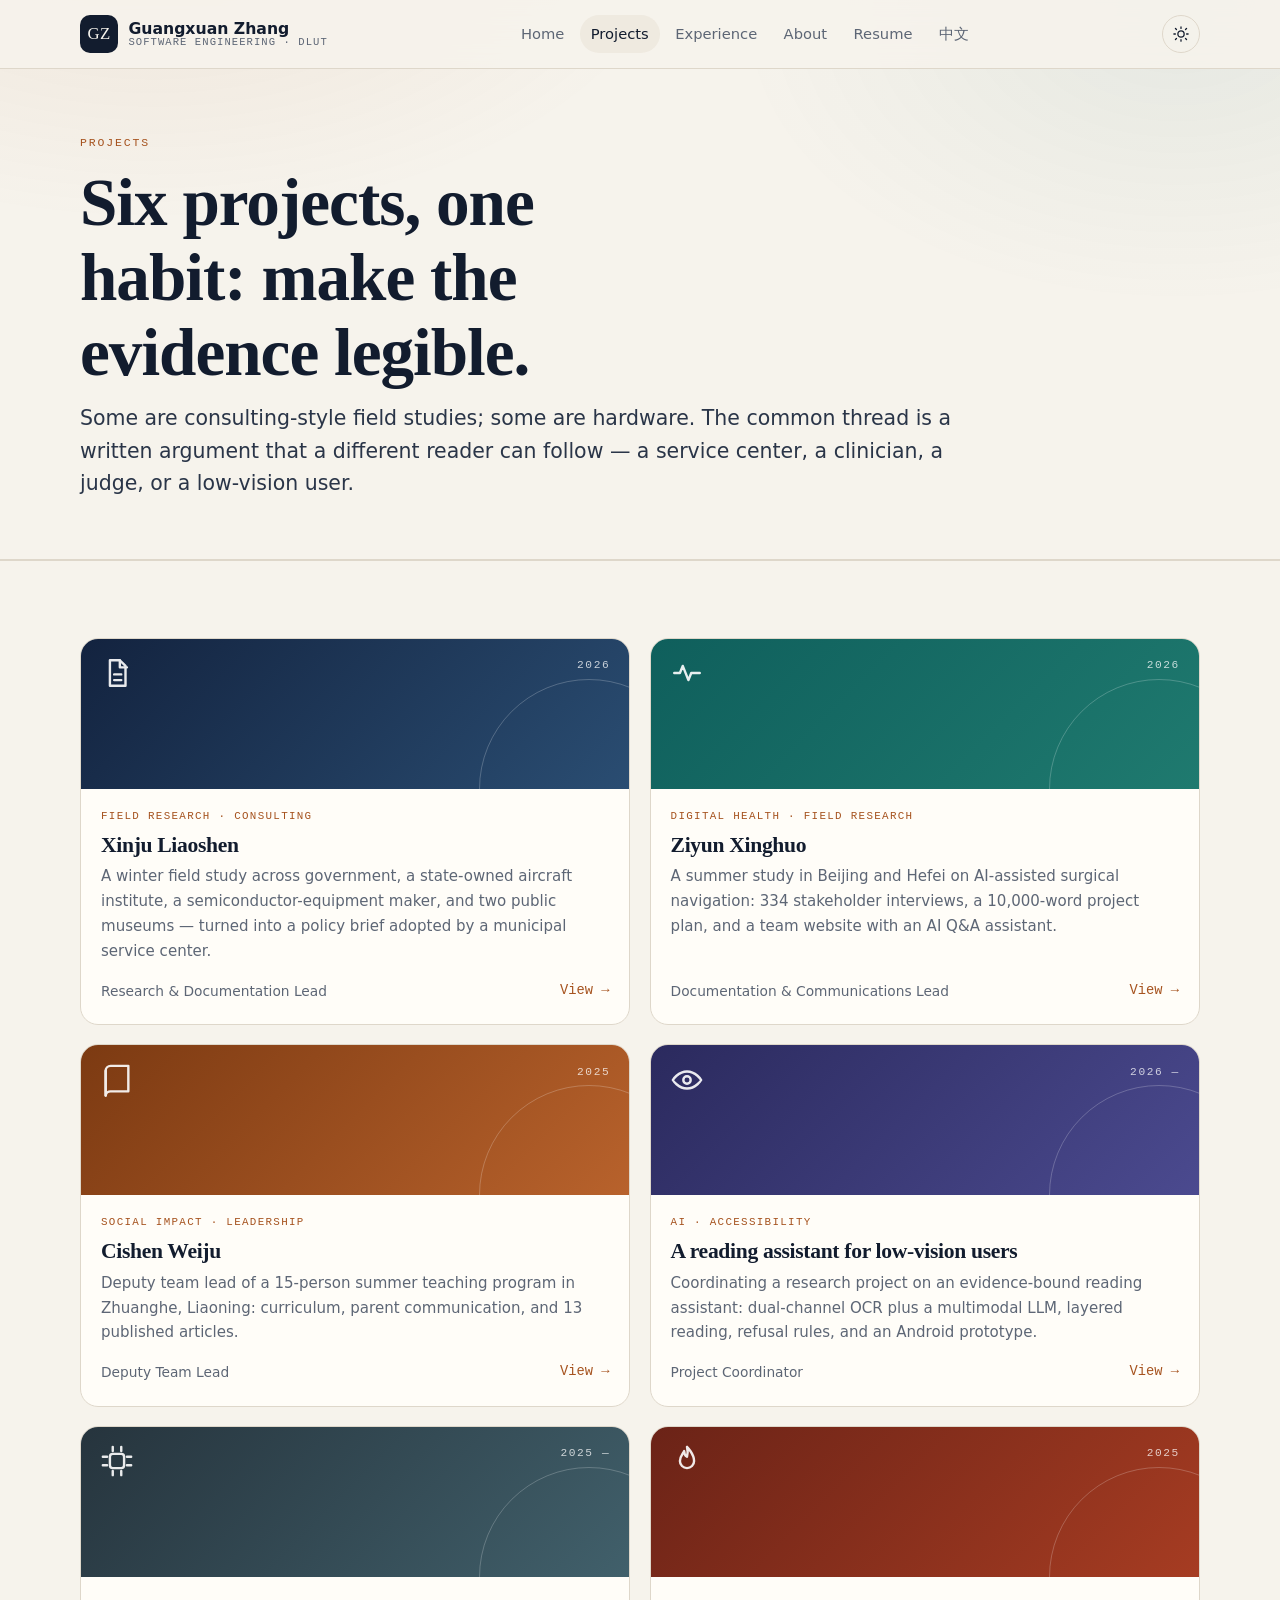
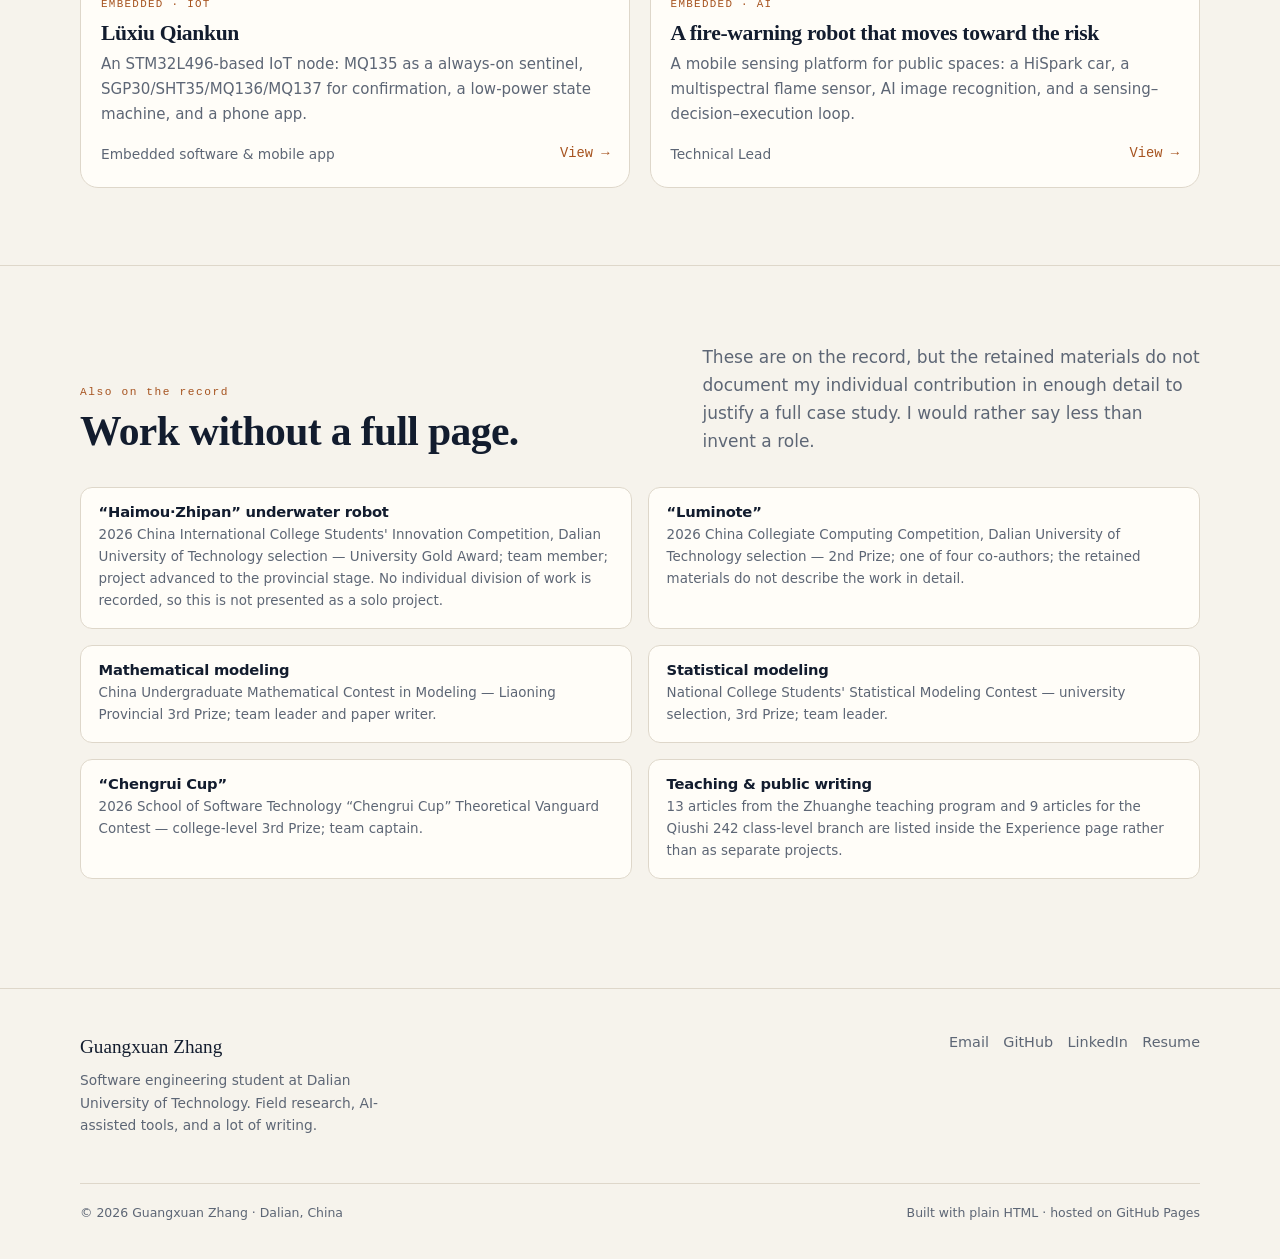
==== projects/index.html @ bcd8b83b "Initial personal site" ====
<!doctype html>
<html lang="en" data-theme="light">
<head>
<meta charset="utf-8">
<meta name="viewport" content="width=device-width, initial-scale=1">
<title>Projects — Guangxuan Zhang</title>
<meta name="description" content="Six projects: field research, digital health, rural teaching, AI accessibility, IoT gas detection, and a fire-warning robot.">
<meta name="author" content="Guangxuan Zhang">
<meta name="theme-color" content="#13233f">
<meta property="og:type" content="website">
<meta property="og:site_name" content="Guangxuan Zhang">
<meta property="og:title" content="Projects — Guangxuan Zhang">
<meta property="og:description" content="Six projects: field research, digital health, rural teaching, AI accessibility, IoT gas detection, and a fire-warning robot.">
<meta name="twitter:card" content="summary_large_image">
<meta name="twitter:title" content="Projects — Guangxuan Zhang">
<meta name="twitter:description" content="Six projects: field research, digital health, rural teaching, AI accessibility, IoT gas detection, and a fire-warning robot.">
<link rel="icon" href="../assets/img/favicon.svg" type="image/svg+xml">
<link rel="stylesheet" href="../assets/css/style.css">
</head>
<body class="">


<a class="skip-link" href="#main">Skip to content</a>
<header class="site-header">
  <div class="wrap header-inner">
    <a class="brand" href="../index.html" aria-label="Guangxuan Zhang — home">
      <span class="brand-mark" aria-hidden="true">GZ</span>
      <span class="brand-text">
        <span class="brand-name">Guangxuan Zhang</span>
        <span class="brand-sub">Software Engineering · DLUT</span>
      </span>
    </a>
    <nav class="site-nav" id="site-nav" data-nav aria-label="Primary"><a class="nav-link" href="../index.html">Home</a><a class="nav-link" href="../projects/index.html" aria-current="page">Projects</a><a class="nav-link" href="../experience.html">Experience</a><a class="nav-link" href="../about.html">About</a><a class="nav-link" href="../resume.html">Resume</a><a class="nav-link" href="../zh.html" hreflang="zh-CN">中文</a></nav>
    <button class="icon-btn theme-toggle" type="button" data-theme-toggle aria-label="Switch theme">
      <svg viewBox="0 0 24 24" fill="none" stroke="currentColor" stroke-width="1.7" stroke-linecap="round" aria-hidden="true"><circle cx="12" cy="12" r="4.2"/><path d="M12 2.5v2M12 19.5v2M4.6 4.6l1.4 1.4M18 18l1.4 1.4M2.5 12h2M19.5 12h2M4.6 19.4L6 18M18 6l1.4-1.4"/></svg>
    </button>
    <button class="icon-btn menu-toggle" type="button" data-menu-toggle aria-label="Open menu" aria-expanded="false" aria-controls="site-nav">
      <svg viewBox="0 0 24 24" fill="none" stroke="currentColor" stroke-width="1.8" stroke-linecap="round" aria-hidden="true"><path d="M4 7h16M4 12h16M4 17h16"/></svg>
    </button>
  </div>
</header>
<main id="main">
  <section class="project-hero">
    <div class="wrap">
      <p class="eyebrow">Projects</p>
      <h1>Six projects, one habit: make the evidence legible.</h1>
      <p class="lede">Some are consulting-style field studies; some are hardware. The common thread is a written argument that a different reader can follow — a service center, a clinician, a judge, or a low-vision user.</p>
    </div>
  </section>
  <section class="section">
    <div class="wrap"><div class="project-grid">
<a class="project-card reveal" href="../projects/xinju-liaoshen.html">
  <div class="card-cover card-cover--xinju">
    <span class="cover-icon" aria-hidden="true"><svg viewBox="0 0 24 24" fill="none" stroke="currentColor" stroke-width="1.7" stroke-linecap="round" stroke-linejoin="round" aria-hidden="true"><path d="M7 3h7l4 4v14H7z"/><path d="M14 3v5h5"/><path d="M10 13h5M10 17h5"/></svg></span>
    <span class="cover-num">2026</span>
  </div>
  <div class="card-body">
    <div class="card-cat">Field research · Consulting</div>
    <h3>Xinju Liaoshen</h3>
    <p>A winter field study across government, a state-owned aircraft institute, a semiconductor-equipment maker, and two public museums — turned into a policy brief adopted by a municipal service center.</p>
    <div class="card-foot"><span>Research & Documentation Lead</span><span class="card-arrow">View →</span></div>
  </div>
</a>
<a class="project-card reveal" href="../projects/ziyun-xinghuo.html">
  <div class="card-cover card-cover--ziyun">
    <span class="cover-icon" aria-hidden="true"><svg viewBox="0 0 24 24" fill="none" stroke="currentColor" stroke-width="1.7" stroke-linecap="round" stroke-linejoin="round" aria-hidden="true"><path d="M3 12h4l2-5 4 10 2-5h6"/></svg></span>
    <span class="cover-num">2026</span>
  </div>
  <div class="card-body">
    <div class="card-cat">Digital health · Field research</div>
    <h3>Ziyun Xinghuo</h3>
    <p>A summer study in Beijing and Hefei on AI-assisted surgical navigation: 334 stakeholder interviews, a 10,000-word project plan, and a team website with an AI Q&A assistant.</p>
    <div class="card-foot"><span>Documentation & Communications Lead</span><span class="card-arrow">View →</span></div>
  </div>
</a>
<a class="project-card reveal" href="../projects/cishen-weiju.html">
  <div class="card-cover card-cover--cishen">
    <span class="cover-icon" aria-hidden="true"><svg viewBox="0 0 24 24" fill="none" stroke="currentColor" stroke-width="1.7" stroke-linecap="round" stroke-linejoin="round" aria-hidden="true"><path d="M4 5.5A3.5 3.5 0 0 1 7.5 2H20v18H7.5A3.5 3.5 0 0 0 4 23z"/><path d="M4 5.5V23"/></svg></span>
    <span class="cover-num">2025</span>
  </div>
  <div class="card-body">
    <div class="card-cat">Social impact · Leadership</div>
    <h3>Cishen Weiju</h3>
    <p>Deputy team lead of a 15-person summer teaching program in Zhuanghe, Liaoning: curriculum, parent communication, and 13 published articles.</p>
    <div class="card-foot"><span>Deputy Team Lead</span><span class="card-arrow">View →</span></div>
  </div>
</a>
<a class="project-card reveal" href="../projects/low-vision-assistant.html">
  <div class="card-cover card-cover--vision">
    <span class="cover-icon" aria-hidden="true"><svg viewBox="0 0 24 24" fill="none" stroke="currentColor" stroke-width="1.7" stroke-linecap="round" stroke-linejoin="round" aria-hidden="true"><path d="M2 12s3.6-6 10-6 10 6 10 6-3.6 6-10 6S2 12 2 12z"/><circle cx="12" cy="12" r="2.6"/></svg></span>
    <span class="cover-num">2026 —</span>
  </div>
  <div class="card-body">
    <div class="card-cat">AI · Accessibility</div>
    <h3>A reading assistant for low-vision users</h3>
    <p>Coordinating a research project on an evidence-bound reading assistant: dual-channel OCR plus a multimodal LLM, layered reading, refusal rules, and an Android prototype.</p>
    <div class="card-foot"><span>Project Coordinator</span><span class="card-arrow">View →</span></div>
  </div>
</a>
<a class="project-card reveal" href="../projects/gas-detection.html">
  <div class="card-cover card-cover--gas">
    <span class="cover-icon" aria-hidden="true"><svg viewBox="0 0 24 24" fill="none" stroke="currentColor" stroke-width="1.7" stroke-linecap="round" stroke-linejoin="round" aria-hidden="true"><rect x="7" y="7" width="10" height="10" rx="2"/><path d="M9 2v3M15 2v3M9 19v3M15 19v3M2 9h3M2 15h3M19 9h3M19 15h3"/></svg></span>
    <span class="cover-num">2025 —</span>
  </div>
  <div class="card-body">
    <div class="card-cat">Embedded · IoT</div>
    <h3>Lüxiu Qiankun</h3>
    <p>An STM32L496-based IoT node: MQ135 as a always-on sentinel, SGP30/SHT35/MQ136/MQ137 for confirmation, a low-power state machine, and a phone app.</p>
    <div class="card-foot"><span>Embedded software & mobile app</span><span class="card-arrow">View →</span></div>
  </div>
</a>
<a class="project-card reveal" href="../projects/fire-robot.html">
  <div class="card-cover card-cover--fire">
    <span class="cover-icon" aria-hidden="true"><svg viewBox="0 0 24 24" fill="none" stroke="currentColor" stroke-width="1.7" stroke-linecap="round" stroke-linejoin="round" aria-hidden="true"><path d="M12 2s5 5 5 10a5 5 0 0 1-10 0c0-3 2-5 3-7 0 3 2 4 2 4s1-3 0-7z"/></svg></span>
    <span class="cover-num">2025</span>
  </div>
  <div class="card-body">
    <div class="card-cat">Embedded · AI</div>
    <h3>A fire-warning robot that moves toward the risk</h3>
    <p>A mobile sensing platform for public spaces: a HiSpark car, a multispectral flame sensor, AI image recognition, and a sensing–decision–execution loop.</p>
    <div class="card-foot"><span>Technical Lead</span><span class="card-arrow">View →</span></div>
  </div>
</a></div></div>
  </section>

  <section class="section">
    <div class="wrap">
      <div class="section-head">
        <div><span class="section-index">Also on the record</span><h2>Work without a full page.</h2></div>
        <p>These are on the record, but the retained materials do not document my individual contribution in enough detail to justify a full case study. I would rather say less than invent a role.</p>
      </div>
      <div class="award-grid">
        <div class="award"><h3>“Haimou·Zhipan” underwater robot</h3><p>2026 China International College Students' Innovation Competition, Dalian University of Technology selection — University Gold Award; team member; project advanced to the provincial stage. No individual division of work is recorded, so this is not presented as a solo project.</p></div>
        <div class="award"><h3>“Luminote”</h3><p>2026 China Collegiate Computing Competition, Dalian University of Technology selection — 2nd Prize; one of four co-authors; the retained materials do not describe the work in detail.</p></div>
        <div class="award"><h3>Mathematical modeling</h3><p>China Undergraduate Mathematical Contest in Modeling — Liaoning Provincial 3rd Prize; team leader and paper writer.</p></div>
        <div class="award"><h3>Statistical modeling</h3><p>National College Students' Statistical Modeling Contest — university selection, 3rd Prize; team leader.</p></div>
        <div class="award"><h3>“Chengrui Cup”</h3><p>2026 School of Software Technology “Chengrui Cup” Theoretical Vanguard Contest — college-level 3rd Prize; team captain.</p></div>
        <div class="award"><h3>Teaching &amp; public writing</h3><p>13 articles from the Zhuanghe teaching program and 9 articles for the Qiushi 242 class-level branch are listed inside the Experience page rather than as separate projects.</p></div>
      </div>
    </div>
  </section>
</main>

<footer class="site-footer">
  <div class="wrap">
    <div class="footer-grid">
      <div>
        <div class="footer-brand">Guangxuan Zhang</div>
        <p class="footer-note">Software engineering student at Dalian University of Technology. Field research, AI-assisted tools, and a lot of writing.</p>
      </div>
      <div class="footer-links">
        <a data-site="email" href="mailto:20465685@qq.com">Email</a>
        <a data-site="github" href="https://github.com/YOUR_GITHUB_USERNAME">GitHub</a>
        <a data-site="linkedin" href="https://www.linkedin.com/in/YOUR_LINKEDIN">LinkedIn</a>
        <a href="../resume.html">Resume</a>
      </div>
    </div>
    <div class="footer-bottom">
      <span>© <span data-year>2026</span> Guangxuan Zhang · Dalian, China</span>
      <span>Built with plain HTML · hosted on GitHub Pages</span>
    </div>
  </div>
</footer>
<script src="../assets/js/site.js"></script>
<script src="../assets/js/main.js"></script>
</body>
</html>
---- assets/css/style.css ----
/* ============================================================
   Guangxuan Zhang — personal site
   Palette: warm paper, ink navy, terracotta accent.
   ============================================================ */

:root {
  --bg: #f6f3ec;
  --bg-soft: #efeae0;
  --surface: #fffdf8;
  --ink: #121c2e;
  --ink-soft: #2a3548;
  --muted: #5d6675;
  --line: #ded7ca;
  --line-strong: #c9c0b1;
  --accent: #a6531f;
  --accent-ink: #7c3a12;
  --accent-soft: #f3e3d4;
  --navy: #13233f;
  --teal: #0f5f5c;
  --teal-soft: #dfeeea;
  --shadow: 0 18px 50px rgba(18, 28, 46, 0.08);
  --shadow-sm: 0 8px 24px rgba(18, 28, 46, 0.06);
  --radius: 18px;
  --radius-sm: 12px;
  --max: 1120px;
  --serif: "Iowan Old Style", "Palatino Linotype", "Book Antiqua", Georgia, "Times New Roman", serif;
  --sans: ui-sans-serif, system-ui, -apple-system, "Segoe UI", Roboto, "Helvetica Neue", Arial, "Noto Sans SC", "PingFang SC", "Microsoft YaHei", sans-serif;
  --mono: ui-monospace, SFMono-Regular, Menlo, Consolas, "Liberation Mono", monospace;
  color-scheme: light;
}

[data-theme="dark"] {
  --bg: #0c1320;
  --bg-soft: #101a2b;
  --surface: #131e30;
  --ink: #eef2f8;
  --ink-soft: #d7deea;
  --muted: #a6b1c3;
  --line: #253248;
  --line-strong: #34445e;
  --accent: #e3a36b;
  --accent-ink: #f3c79c;
  --accent-soft: #2a2118;
  --navy: #0a1220;
  --teal: #7ecbc6;
  --teal-soft: #122b2a;
  --shadow: 0 22px 60px rgba(0, 0, 0, 0.35);
  --shadow-sm: 0 10px 28px rgba(0, 0, 0, 0.28);
  color-scheme: dark;
}

*,
*::before,
*::after { box-sizing: border-box; }

html { scroll-behavior: smooth; }

body {
  margin: 0;
  overflow-x: hidden;
  background: var(--bg);
  color: var(--ink);
  font-family: var(--sans);
  font-size: 17px;
  line-height: 1.65;
  -webkit-font-smoothing: antialiased;
  text-rendering: optimizeLegibility;
}

body::before {
  content: "";
  position: fixed;
  inset: 0;
  pointer-events: none;
  z-index: -1;
  background:
    radial-gradient(900px 520px at 12% -10%, rgba(166, 83, 31, 0.09), transparent 60%),
    radial-gradient(800px 520px at 92% 2%, rgba(15, 95, 92, 0.07), transparent 55%);
}

[data-theme="dark"] body::before {
  background:
    radial-gradient(900px 520px at 12% -10%, rgba(227, 163, 107, 0.10), transparent 60%),
    radial-gradient(800px 520px at 92% 2%, rgba(126, 203, 198, 0.08), transparent 55%);
}

img { max-width: 100%; height: auto; display: block; }

a { color: var(--accent-ink); text-decoration-thickness: 1px; text-underline-offset: 3px; }
a:hover { color: var(--accent); }

h1, h2, h3, h4 {
  font-family: var(--serif);
  font-weight: 600;
  line-height: 1.12;
  letter-spacing: -0.015em;
  margin: 0 0 0.5em;
  color: var(--ink);
}

p { margin: 0 0 1em; }
ul, ol { margin: 0 0 1.2em; padding-left: 1.25em; }
li { margin-bottom: 0.45em; }
strong { font-weight: 650; color: var(--ink); }
small { font-size: 0.86em; }

::selection { background: var(--accent-soft); color: var(--ink); }

:focus-visible {
  outline: 2px solid var(--accent);
  outline-offset: 3px;
  border-radius: 4px;
}

.skip-link {
  position: absolute;
  left: 1rem;
  top: -100px;
  z-index: 100;
  background: var(--ink);
  color: var(--bg);
  padding: 0.6rem 1rem;
  border-radius: 8px;
  transition: top 160ms ease;
}
.skip-link:focus { top: 1rem; color: var(--bg); }

.wrap {
  width: min(var(--max), calc(100% - 3rem));
  margin-inline: auto;
}

.eyebrow {
  font-family: var(--mono);
  font-size: 0.72rem;
  letter-spacing: 0.16em;
  text-transform: uppercase;
  color: var(--accent);
  margin: 0 0 0.8rem;
}

.lede {
  font-size: clamp(1.05rem, 1.6vw, 1.28rem);
  line-height: 1.6;
  color: var(--ink-soft);
  max-width: 62ch;
}

.muted { color: var(--muted); }
.small { font-size: 0.9rem; }

.tag-row { display: flex; flex-wrap: wrap; gap: 0.45rem; margin: 1.1rem 0 0; }
.tag {
  display: inline-flex;
  white-space: normal;
  align-items: center;
  gap: 0.35rem;
  font-family: var(--mono);
  font-size: 0.7rem;
  letter-spacing: 0.06em;
  text-transform: uppercase;
  color: var(--muted);
  background: var(--bg-soft);
  border: 1px solid var(--line);
  padding: 0.28rem 0.55rem;
  border-radius: 999px;
}

.btn-row { display: flex; flex-wrap: wrap; gap: 0.8rem; margin-top: 1.6rem; }

.btn {
  display: inline-flex;
  align-items: center;
  gap: 0.5rem;
  padding: 0.72rem 1.1rem;
  border-radius: 999px;
  border: 1px solid var(--line-strong);
  background: var(--surface);
  color: var(--ink);
  font-size: 0.94rem;
  font-weight: 550;
  text-decoration: none;
  transition: transform 160ms ease, box-shadow 160ms ease, border-color 160ms ease, background 160ms ease;
}
.btn:hover { transform: translateY(-1px); box-shadow: var(--shadow-sm); border-color: var(--accent); color: var(--ink); }
.btn--primary { background: var(--ink); border-color: var(--ink); color: var(--bg); }
.btn--primary:hover { background: var(--accent); border-color: var(--accent); color: #fff; }
.btn--ghost { background: transparent; }
.btn svg { width: 1em; height: 1em; flex: none; }

/* ---------- header ---------- */
.site-header {
  position: sticky;
  top: 0;
  z-index: 50;
  background: color-mix(in srgb, var(--bg) 88%, transparent);
  backdrop-filter: blur(14px);
  border-bottom: 1px solid var(--line);
}
.header-inner {
  display: flex;
  align-items: center;
  justify-content: space-between;
  gap: 1rem;
  height: 68px;
}
.brand {
  display: inline-flex;
  align-items: center;
  gap: 0.65rem;
  text-decoration: none;
  color: var(--ink);
}
.brand-mark {
  width: 38px;
  height: 38px;
  border-radius: 10px;
  background: var(--ink);
  color: var(--bg);
  display: grid;
  place-items: center;
  font-family: var(--serif);
  font-size: 1.05rem;
  letter-spacing: 0.02em;
}
.brand-text { display: flex; flex-direction: column; line-height: 1.1; }
.brand-name { font-weight: 650; font-size: 0.98rem; }
.brand-sub { font-family: var(--mono); font-size: 0.66rem; letter-spacing: 0.1em; text-transform: uppercase; color: var(--muted); }

.site-nav { display: flex; align-items: center; gap: 0.25rem; }
.nav-link {
  display: inline-block;
  padding: 0.45rem 0.7rem;
  border-radius: 999px;
  color: var(--muted);
  text-decoration: none;
  font-size: 0.92rem;
  font-weight: 500;
}
.nav-link:hover { color: var(--ink); background: var(--bg-soft); }
.nav-link[aria-current="page"] { color: var(--ink); background: var(--bg-soft); }

.icon-btn {
  display: grid;
  place-items: center;
  width: 38px;
  height: 38px;
  border-radius: 999px;
  border: 1px solid var(--line);
  background: transparent;
  color: var(--ink);
  cursor: pointer;
}
.icon-btn:hover { border-color: var(--accent); color: var(--accent); }
.icon-btn svg { width: 18px; height: 18px; }

.menu-toggle { display: none; }

/* ---------- hero ---------- */
.hero { padding: clamp(3rem, 7vw, 6rem) 0 clamp(2.5rem, 5vw, 4rem); }
.hero-grid {
  display: grid;
  min-width: 0;
  grid-template-columns: minmax(0, 1.5fr) minmax(0, 0.8fr);
  gap: clamp(2rem, 5vw, 4rem);
  align-items: end;
  min-width: 0;
}
.hero-grid > *, .about-grid > *, .project-body > *, .project-grid > *, .metrics > *, .award-grid > *, .principles > * { min-width: 0; }
.status {
  display: inline-flex;
  align-items: center;
  gap: 0.55rem;
  font-family: var(--mono);
  font-size: 0.72rem;
  letter-spacing: 0.08em;
  text-transform: uppercase;
  color: var(--teal);
  background: var(--teal-soft);
  border: 1px solid color-mix(in srgb, var(--teal) 24%, transparent);
  padding: 0.36rem 0.7rem;
  border-radius: 999px;
  margin-bottom: 1.1rem;
}
.status-dot { width: 7px; height: 7px; border-radius: 50%; background: var(--teal); box-shadow: 0 0 0 4px color-mix(in srgb, var(--teal) 16%, transparent); }

.hero h1 {
  font-size: clamp(3rem, 8.4vw, 6.4rem);
  line-height: 0.95;
  margin-bottom: 1.1rem;
  letter-spacing: -0.03em;
}
.hero h1 em { font-style: normal; color: var(--accent); }
.hero-cn {
  font-family: var(--sans);
  font-size: 1.05rem;
  letter-spacing: 0.32em;
  color: var(--muted);
  margin: -0.3rem 0 1.1rem;
}
.hero .lede { font-size: clamp(1.05rem, 1.5vw, 1.2rem); }

.hero-card {
  background: var(--surface);
  border: 1px solid var(--line);
  border-radius: var(--radius);
  padding: 1.3rem 1.4rem;
  box-shadow: var(--shadow-sm);
}
.hero-card h2 {
  font-family: var(--mono);
  font-size: 0.7rem;
  letter-spacing: 0.14em;
  text-transform: uppercase;
  color: var(--muted);
  margin-bottom: 0.9rem;
}
.contact-card h2 {
  font-family: var(--serif);
  font-size: clamp(1.35rem, 2.3vw, 1.75rem);
  letter-spacing: -0.015em;
  text-transform: none;
  color: var(--ink);
  margin-bottom: 0.25rem;
}
.fact-list { list-style: none; margin: 0; padding: 0; }
.fact-list li {
  display: flex;
  flex-wrap: wrap;
  justify-content: space-between;
  gap: 1rem;
  padding: 0.5rem 0;
  border-bottom: 1px dashed var(--line);
  font-size: 0.92rem;
  margin: 0;
}
.fact-list li:last-child { border-bottom: 0; }
.fact-list span:first-child { color: var(--muted); }
.fact-list span:last-child { text-align: right; font-weight: 550; }

/* ---------- sections ---------- */
.section { padding: clamp(3rem, 6vw, 5.4rem) 0; border-top: 1px solid var(--line); }
.section-head {
  display: flex;
  align-items: end;
  justify-content: space-between;
  gap: 1.5rem;
  margin-bottom: 2rem;
}
.section-head h2 { font-size: clamp(1.8rem, 3.4vw, 2.6rem); margin: 0; }
.section-head p { max-width: 46ch; margin: 0; color: var(--muted); }
.section-index { font-family: var(--mono); font-size: 0.7rem; letter-spacing: 0.14em; color: var(--accent); display: block; margin-bottom: 0.4rem; }

/* ---------- project cards ---------- */
.project-grid {
  display: grid;
  grid-template-columns: repeat(2, minmax(0, 1fr));
  gap: 1.2rem;
}
.project-grid--three { grid-template-columns: repeat(3, minmax(0, 1fr)); }
@media (max-width: 1000px) { .project-grid--three { grid-template-columns: repeat(2, minmax(0, 1fr)); } }
@media (max-width: 760px) { .project-grid--three { grid-template-columns: 1fr; } }
.project-card {
  display: flex;
  flex-direction: column;
  background: var(--surface);
  border: 1px solid var(--line);
  border-radius: var(--radius);
  overflow: hidden;
  text-decoration: none;
  color: var(--ink);
  transition: transform 200ms ease, box-shadow 200ms ease, border-color 200ms ease;
}
.project-card:hover { transform: translateY(-4px); box-shadow: var(--shadow); border-color: var(--line-strong); color: var(--ink); }
.card-cover {
  position: relative;
  min-height: 150px;
  padding: 1.1rem 1.2rem;
  display: flex;
  align-items: flex-start;
  justify-content: space-between;
  gap: 1rem;
  color: #fff;
  background: linear-gradient(135deg, #14233f, #23466b);
  overflow: hidden;
}
.card-cover::after {
  content: "";
  position: absolute;
  width: 220px;
  height: 220px;
  border-radius: 50%;
  right: -70px;
  bottom: -110px;
  border: 1px solid rgba(255, 255, 255, 0.22);
}
.card-cover--xinju { background: linear-gradient(135deg, #13233f, #2a4d72); }
.card-cover--ziyun { background: linear-gradient(135deg, #0f5f5c, #1f7a6f); }
.card-cover--cishen { background: linear-gradient(135deg, #7c3a12, #b8622c); }
.card-cover--vision { background: linear-gradient(135deg, #2b2a5e, #4b4a8f); }
.card-cover--gas { background: linear-gradient(135deg, #26343d, #41606b); }
.card-cover--fire { background: linear-gradient(135deg, #6b2317, #a63c22); }
.card-cover .cover-icon { width: 34px; height: 34px; opacity: 0.9; }
.card-cover .cover-num {
  font-family: var(--mono);
  font-size: 0.7rem;
  letter-spacing: 0.14em;
  opacity: 0.75;
}
.card-body { padding: 1.2rem 1.25rem 1.35rem; display: flex; flex-direction: column; flex: 1; }
.card-cat { font-family: var(--mono); font-size: 0.68rem; letter-spacing: 0.12em; text-transform: uppercase; color: var(--accent); margin-bottom: 0.45rem; }
.card-body h3 { font-size: 1.35rem; margin-bottom: 0.45rem; }
.card-body p { color: var(--muted); font-size: 0.94rem; margin-bottom: 1rem; }
.card-foot { display: flex; align-items: center; justify-content: space-between; gap: 1rem; margin-top: auto; font-size: 0.86rem; color: var(--muted); }
.card-arrow { font-family: var(--mono); color: var(--accent); white-space: nowrap; transition: transform 160ms ease; }
.project-card:hover .card-arrow { transform: translateX(3px); }

/* ---------- metrics ---------- */
.metrics {
  display: grid;
  grid-template-columns: repeat(4, minmax(0, 1fr));
  gap: 1rem;
  margin-top: 2rem;
}
.metric {
  background: var(--surface);
  border: 1px solid var(--line);
  border-radius: var(--radius-sm);
  padding: 1.1rem 1.15rem;
}
.metric strong { display: block; font-family: var(--serif); font-size: clamp(1.8rem, 3vw, 2.4rem); line-height: 1; color: var(--accent); margin-bottom: 0.4rem; }
.metric span { font-size: 0.84rem; color: var(--muted); }

/* ---------- principles ---------- */
.principles { display: grid; grid-template-columns: repeat(3, minmax(0, 1fr)); gap: 1.2rem; }
.principle {
  padding: 1.4rem 1.35rem;
  background: var(--surface);
  border: 1px solid var(--line);
  border-radius: var(--radius);
}
.principle .num { font-family: var(--mono); font-size: 0.7rem; letter-spacing: 0.12em; color: var(--accent); }
.principle h3 { font-size: 1.2rem; margin: 0.5rem 0 0.45rem; }
.principle p { margin: 0; color: var(--muted); font-size: 0.93rem; }

/* ---------- timeline ---------- */
.timeline { position: relative; margin-top: 1.5rem; padding-left: 1.6rem; }
.timeline::before { content: ""; position: absolute; left: 4px; top: 6px; bottom: 6px; width: 1px; background: var(--line-strong); }
.timeline-item { position: relative; padding: 0 0 1.7rem 0; }
.timeline-item::before {
  content: "";
  position: absolute;
  left: -1.6rem;
  top: 0.45rem;
  width: 9px;
  height: 9px;
  border-radius: 50%;
  background: var(--bg);
  border: 2px solid var(--accent);
}
.timeline-time { font-family: var(--mono); font-size: 0.7rem; letter-spacing: 0.08em; color: var(--muted); text-transform: uppercase; }
.timeline-item h3 { font-size: 1.16rem; margin: 0.2rem 0 0.15rem; }
.timeline-org { font-size: 0.88rem; color: var(--accent); margin-bottom: 0.4rem; }
.timeline-item p { margin: 0; color: var(--muted); font-size: 0.93rem; }

/* ---------- awards ---------- */
.award-grid { display: grid; grid-template-columns: repeat(2, minmax(0, 1fr)); gap: 1rem; }
.award {
  background: var(--surface);
  border: 1px solid var(--line);
  border-radius: var(--radius-sm);
  padding: 1rem 1.1rem;
}
.award h3 { font-family: var(--sans); font-size: 0.92rem; font-weight: 650; margin-bottom: 0.2rem; }
.award p { margin: 0; color: var(--muted); font-size: 0.84rem; }

/* ---------- project page ---------- */
.project-hero {
  padding: clamp(2.2rem, 5vw, 4rem) 0 clamp(1.8rem, 3vw, 2.6rem);
  border-bottom: 1px solid var(--line);
}
.back { display: inline-flex; gap: 0.35rem; font-family: var(--mono); font-size: 0.72rem; letter-spacing: 0.06em; text-transform: uppercase; text-decoration: none; color: var(--muted); margin-bottom: 1.4rem; }
.back:hover { color: var(--accent); }
.project-hero h1 { font-size: clamp(2.2rem, 5.4vw, 4.2rem); max-width: 18ch; margin-bottom: 0.7rem; }
.project-hero .lede { max-width: 70ch; }
.project-meta {
  display: grid;
  grid-template-columns: repeat(4, minmax(0, 1fr));
  gap: 1rem;
  margin: 2rem 0 0;
  padding: 1.2rem 0 0;
  border-top: 1px solid var(--line);
}
.project-meta div { min-width: 0; }
.project-meta dt { font-family: var(--mono); font-size: 0.66rem; letter-spacing: 0.12em; text-transform: uppercase; color: var(--muted); margin-bottom: 0.25rem; }
.project-meta dd { margin: 0; font-size: 0.92rem; font-weight: 550; }

.project-body {
  display: grid;
  grid-template-columns: minmax(0, 1fr) 300px;
  gap: clamp(2rem, 5vw, 4rem);
  padding: clamp(2rem, 4vw, 3.4rem) 0 clamp(3rem, 6vw, 5rem);
  align-items: start;
}
.prose { max-width: 70ch; }
.prose h2 { font-size: clamp(1.45rem, 2.6vw, 1.95rem); margin-top: 2.1rem; padding-top: 0.2rem; }
.prose h2:first-child { margin-top: 0; }
.prose h3 { font-family: var(--sans); font-size: 1.02rem; font-weight: 650; margin-top: 1.3rem; }
.prose p { color: var(--ink-soft); }
.prose ul { color: var(--ink-soft); }
.prose li::marker { color: var(--accent); }
.prose blockquote {
  margin: 1.4rem 0;
  padding: 0.9rem 1.1rem;
  border-left: 3px solid var(--accent);
  background: var(--accent-soft);
  border-radius: 0 10px 10px 0;
  color: var(--ink-soft);
  font-size: 0.95rem;
}
.prose .callout {
  margin: 1.5rem 0;
  padding: 1rem 1.1rem;
  border: 1px solid var(--line);
  border-radius: var(--radius-sm);
  background: var(--surface);
  font-size: 0.92rem;
  color: var(--muted);
}
.evidence-list { list-style: none; padding: 0; margin: 0; }
.evidence-list li { padding: 0.65rem 0; border-bottom: 1px dashed var(--line); margin: 0; }
.evidence-list li:last-child { border-bottom: 0; }
.evidence-list a { font-weight: 550; }
.evidence-list span { display: block; color: var(--muted); font-size: 0.82rem; }

.project-aside { position: sticky; top: 88px; display: grid; gap: 1rem; }
.aside-card {
  background: var(--surface);
  border: 1px solid var(--line);
  border-radius: var(--radius-sm);
  padding: 1.1rem 1.15rem;
}
.aside-card h3 { font-family: var(--mono); font-size: 0.68rem; letter-spacing: 0.13em; text-transform: uppercase; color: var(--muted); margin-bottom: 0.7rem; }
.aside-card ul { list-style: none; padding: 0; margin: 0; }
.aside-card li { display: flex; justify-content: space-between; gap: 0.8rem; padding: 0.38rem 0; border-bottom: 1px dashed var(--line); font-size: 0.86rem; margin: 0; }
.aside-card li:last-child { border-bottom: 0; }
.aside-card li span:first-child { color: var(--muted); }
.aside-card li span:last-child { text-align: right; font-weight: 550; }
.aside-card .aside-link { display: block; padding: 0.35rem 0; font-size: 0.88rem; text-decoration: none; border-bottom: 1px dashed var(--line); }
.aside-card .aside-link:last-child { border-bottom: 0; }

.related { display: grid; gap: 0.5rem; }
.related a { display: flex; justify-content: space-between; gap: 1rem; text-decoration: none; color: var(--ink); font-size: 0.9rem; padding: 0.5rem 0; border-bottom: 1px dashed var(--line); }
.related a:last-child { border-bottom: 0; }
.related a:hover { color: var(--accent); }

/* ---------- about ---------- */
.about-grid { display: grid; grid-template-columns: minmax(0, 1.35fr) minmax(0, 0.8fr); gap: clamp(2rem, 5vw, 4rem); align-items: start; }
.about-side { display: grid; gap: 1rem; }
.info-card { background: var(--surface); border: 1px solid var(--line); border-radius: var(--radius); padding: 1.25rem 1.3rem; }
.info-card h3 { font-size: 1.05rem; margin-bottom: 0.6rem; }
.info-card ul { margin: 0; padding-left: 1.1rem; color: var(--muted); font-size: 0.92rem; }
.info-card li { margin-bottom: 0.4rem; }

/* ---------- resume ---------- */
.resume-actions { display: flex; flex-wrap: wrap; gap: 0.8rem; margin: 1.2rem 0 2rem; }
.resume-sheet {
  background: var(--surface);
  border: 1px solid var(--line);
  border-radius: var(--radius);
  box-shadow: var(--shadow);
  padding: clamp(1.4rem, 4vw, 3rem);
  max-width: 900px;
  margin: 0 auto;
}
.resume-sheet h1 { font-size: 2.1rem; margin-bottom: 0.15rem; }
.resume-sheet .resume-contact { font-size: 0.86rem; color: var(--muted); margin-bottom: 1.4rem; }
.resume-sheet h2 { font-family: var(--mono); font-size: 0.72rem; letter-spacing: 0.14em; text-transform: uppercase; color: var(--accent); border-bottom: 1px solid var(--line); padding-bottom: 0.35rem; margin: 1.4rem 0 0.7rem; }
.resume-sheet h3 { font-family: var(--sans); font-size: 0.96rem; margin: 0.8rem 0 0.1rem; }
.resume-sheet .r-sub { font-size: 0.82rem; color: var(--muted); margin-bottom: 0.25rem; }
.resume-sheet ul { margin: 0 0 0.6rem; padding-left: 1.1rem; color: var(--ink-soft); font-size: 0.88rem; }
.resume-sheet li { margin-bottom: 0.25rem; }
.resume-sheet p { font-size: 0.9rem; color: var(--ink-soft); }

/* ---------- footer ---------- */
.site-footer { border-top: 1px solid var(--line); padding: 2.6rem 0 2.2rem; margin-top: 2rem; }
.footer-grid { display: flex; justify-content: space-between; gap: 2rem; align-items: start; }
.footer-brand { font-family: var(--serif); font-size: 1.2rem; }
.footer-note { color: var(--muted); font-size: 0.86rem; max-width: 38ch; margin-top: 0.4rem; }
.footer-links { display: flex; flex-wrap: wrap; gap: 0.9rem; font-size: 0.9rem; }
.footer-links a { color: var(--muted); text-decoration: none; }
.footer-links a:hover { color: var(--accent); }
.footer-bottom { display: flex; justify-content: space-between; gap: 1rem; margin-top: 2rem; padding-top: 1.2rem; border-top: 1px solid var(--line); color: var(--muted); font-size: 0.78rem; }

/* ---------- reveal ---------- */
.reveal { opacity: 1; transform: translateY(10px); transition: transform 600ms ease; }
.reveal.is-visible { transform: none; }

@media (prefers-reduced-motion: reduce) {
  html { scroll-behavior: auto; }
  .reveal { transform: none; transition: none; }
  * { animation-duration: 0.01ms !important; transition-duration: 0.01ms !important; }
}

/* ---------- responsive ---------- */
@media (max-width: 920px) {
  .hero-grid, .about-grid, .project-body { grid-template-columns: 1fr; }
  .project-aside { position: static; }
  .project-meta { grid-template-columns: repeat(2, minmax(0, 1fr)); }
  .metrics { grid-template-columns: repeat(2, minmax(0, 1fr)); }
  .principles { grid-template-columns: 1fr; }
  .award-grid { grid-template-columns: 1fr; }
  .hero-card { max-width: 520px; }
  .section-head { flex-direction: column; align-items: start; gap: 0.6rem; }
}

@media (max-width: 760px) {
  body { font-size: 16px; }
  .brand-sub { display: none; }
  .brand { gap: 0.45rem; }
  .brand-mark { width: 34px; height: 34px; font-size: 0.95rem; }
  .brand-name { font-size: 0.92rem; }
  .header-inner { gap: 0.35rem; }
  .theme-toggle, .menu-toggle { width: 34px; height: 34px; }
  .hero-card { padding: 1.1rem; }
  .hero h1 { font-size: clamp(2.35rem, 11vw, 3.4rem); }
  .project-hero h1 { font-size: clamp(1.9rem, 8.5vw, 3rem); }
  .project-meta { grid-template-columns: 1fr; }
  .fact-list li { flex-direction: column; align-items: flex-start; gap: 0.1rem; }
  .fact-list span:last-child { text-align: left; }
  .wrap { width: min(var(--max), calc(100% - 2rem)); }
  .header-inner { height: 60px; }
  .site-nav {
    position: fixed;
    inset: 60px 0 auto 0;
    display: none;
    flex-direction: column;
    align-items: stretch;
    gap: 0.15rem;
    padding: 0.8rem 1rem 1rem;
    background: var(--bg);
    border-bottom: 1px solid var(--line);
    box-shadow: var(--shadow-sm);
  }
  .site-nav.is-open { display: flex; }
  .nav-link { padding: 0.7rem 0.8rem; font-size: 1rem; }
  .menu-toggle { display: grid; }
  .theme-toggle { margin-left: auto; }
  .hero { padding-top: 2.4rem; }
  .hero-cn { letter-spacing: 0.24em; }
  .project-grid { grid-template-columns: 1fr; }
  .metrics { grid-template-columns: 1fr 1fr; }
  .footer-grid, .footer-bottom { flex-direction: column; }
  .resume-sheet { padding: 1.1rem; }
}

/* ---------- print (resume) ---------- */
@media print {
  @page { size: A4; margin: 10mm 12mm; }
  body { background: #fff; color: #000; font-size: 9.4pt; line-height: 1.34; }
  body::before, .site-header, .site-footer, .skip-link, .resume-actions, .no-print { display: none !important; }
  .wrap { width: 100%; }
  .resume-sheet { border: 0; box-shadow: none; padding: 0; max-width: none; }
  .resume-sheet h1 { font-size: 19pt; margin-bottom: 0.05rem; }
  .resume-sheet .resume-contact { font-size: 8.6pt; margin-bottom: 0.7rem; }
  .resume-sheet h2 { color: #000; border-bottom: 0.6pt solid #999; font-size: 8pt; margin: 0.9rem 0 0.4rem; padding-bottom: 0.22rem; break-after: avoid; }
  .resume-sheet h3 { font-size: 9.6pt; margin: 0.52rem 0 0.04rem; break-after: avoid; }
  .resume-sheet .r-sub { font-size: 8.4pt; margin-bottom: 0.1rem; break-after: avoid; }
  .resume-sheet p, .resume-sheet li { font-size: 9.2pt; color: #000; line-height: 1.32; }
  .resume-sheet ul { margin-bottom: 0.28rem; padding-left: 0.95rem; }
  .resume-sheet li { margin-bottom: 0.12rem; }
  .resume-sheet a { color: #000; text-decoration: none; }
  .resume-sheet section { break-inside: avoid; }
}

/* ---------- small helpers ---------- */
.mt-0 { margin-top: 0 !important; }
.mb-0 { margin-bottom: 0 !important; }
.text-center { text-align: center; }
.hr { border: 0; border-top: 1px solid var(--line); margin: 2rem 0; }
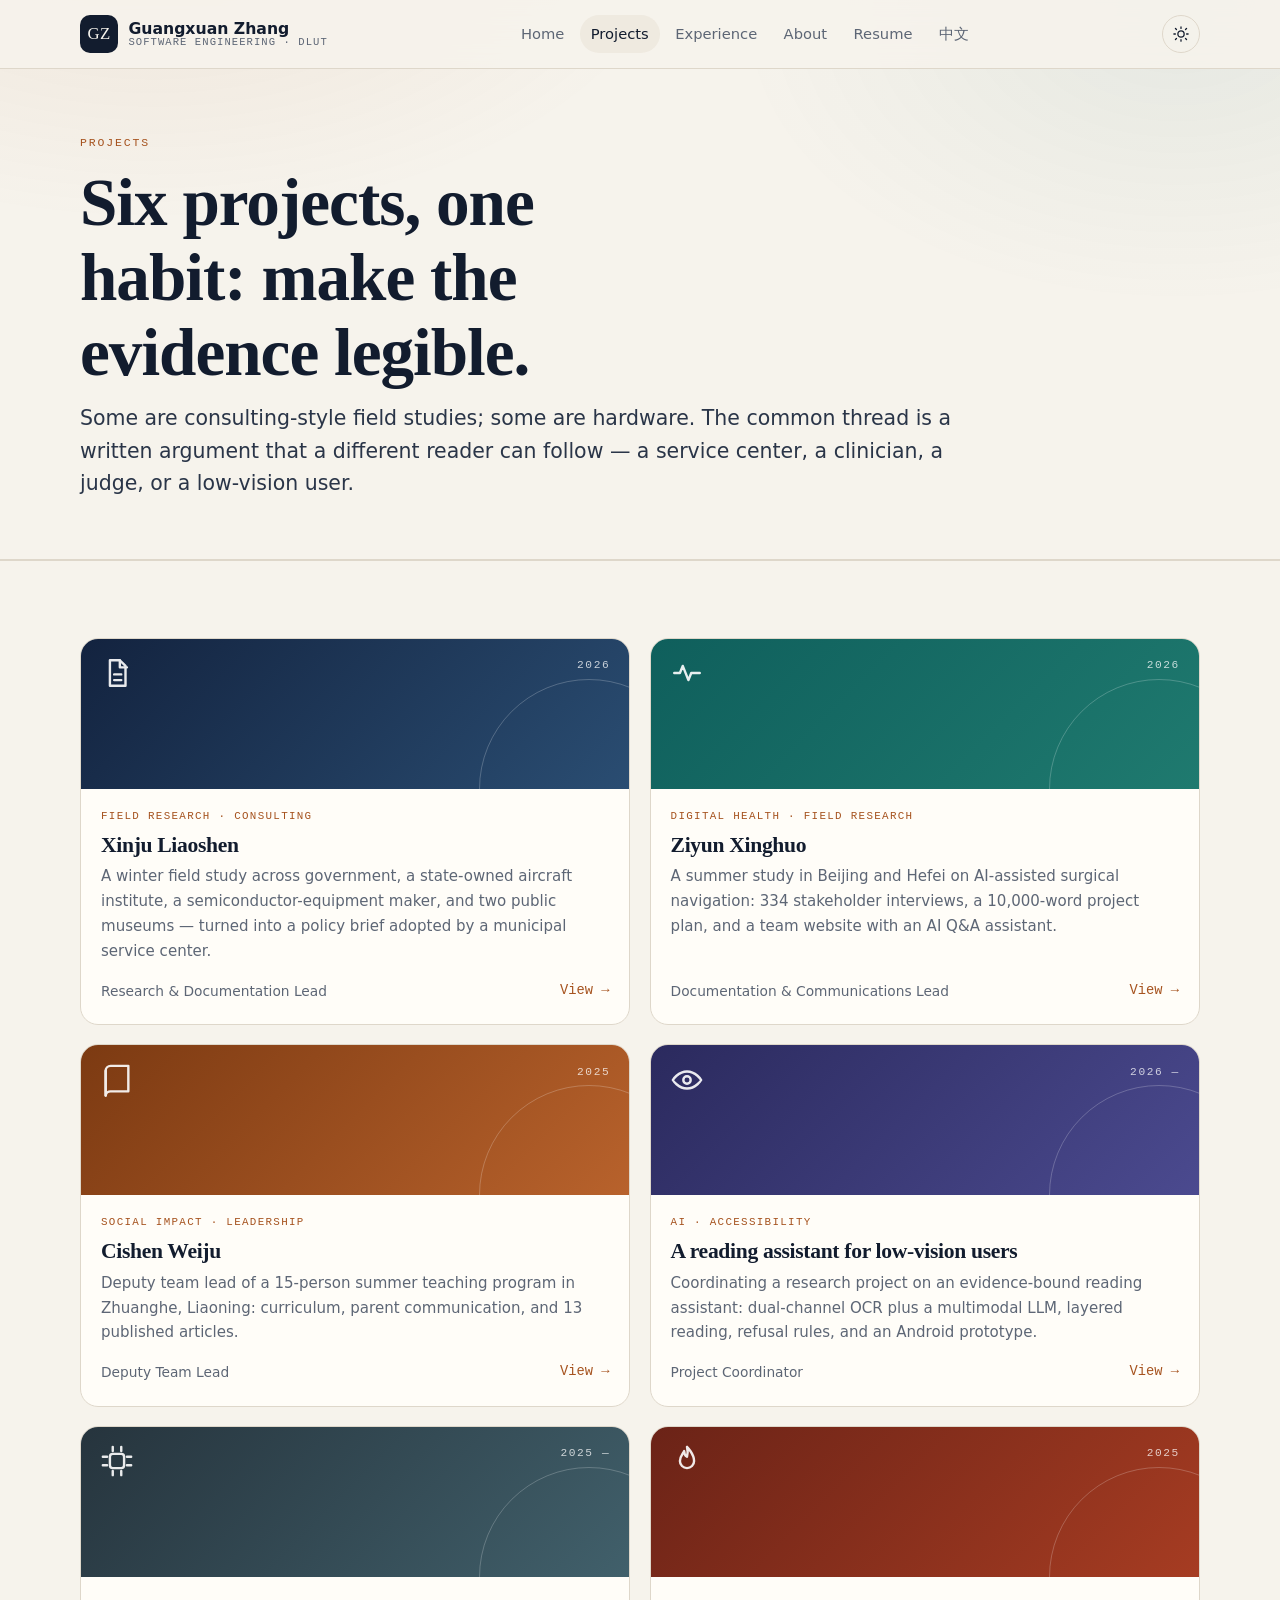
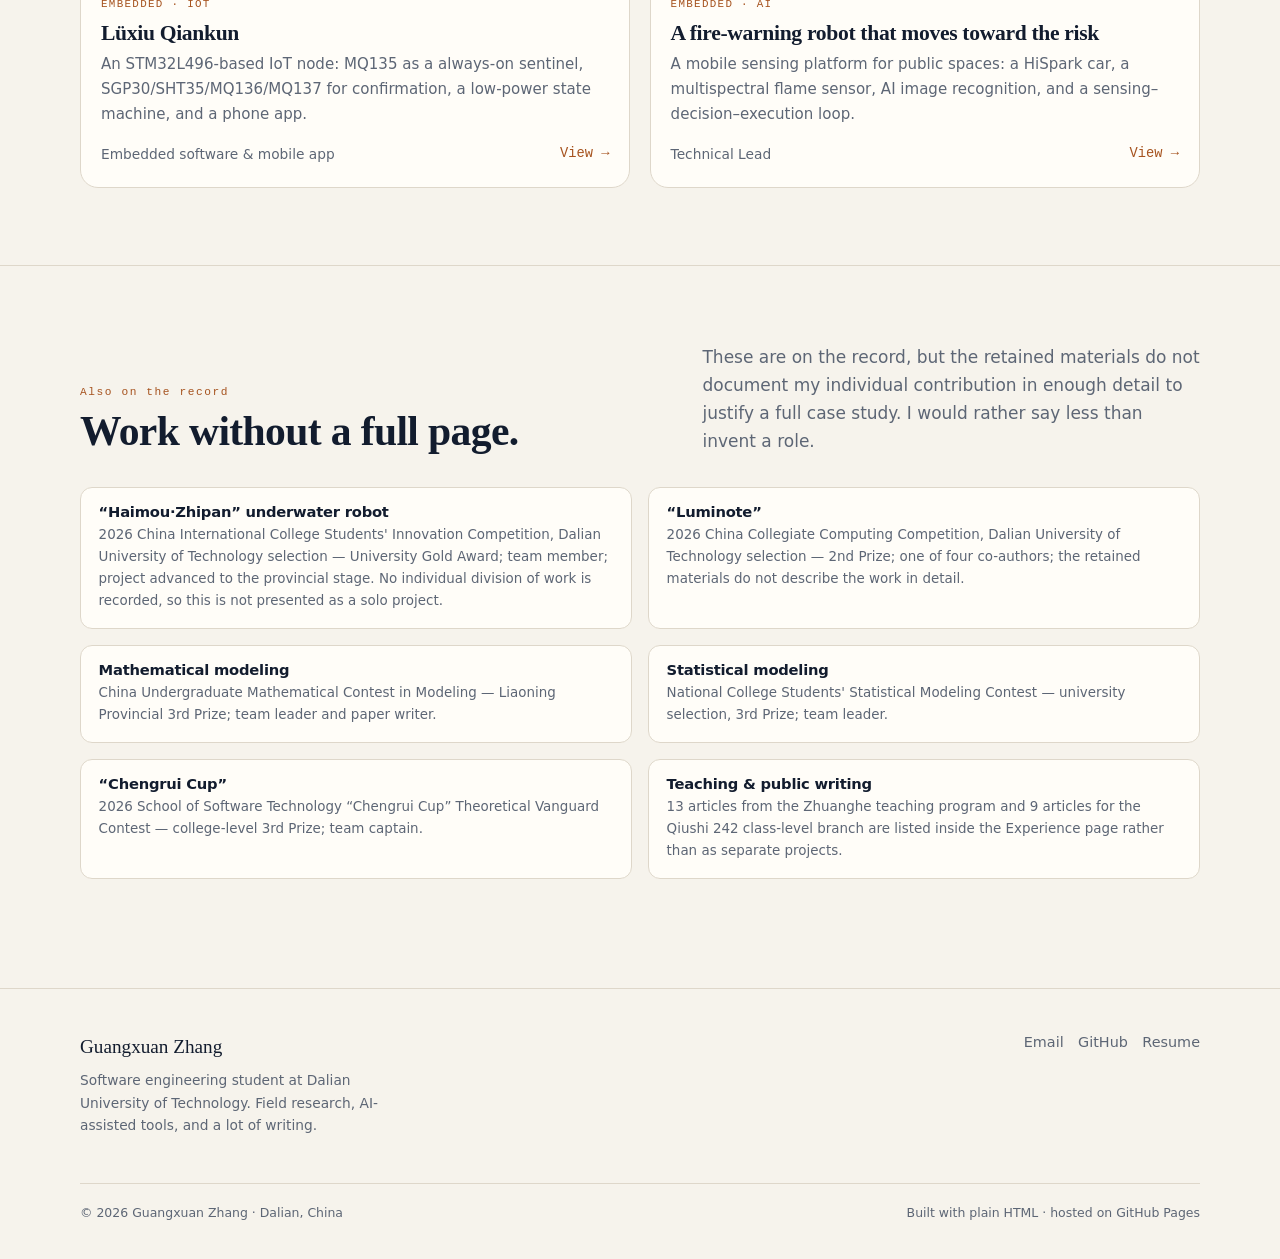
==== commit 8430986d: "Use live GitHub profile and hide empty LinkedIn" ====
--- a/projects/index.html
+++ b/projects/index.html
@@ -151,8 +151,8 @@
       </div>
       <div class="footer-links">
         <a data-site="email" href="mailto:20465685@qq.com">Email</a>
-        <a data-site="github" href="https://github.com/YOUR_GITHUB_USERNAME">GitHub</a>
-        <a data-site="linkedin" href="https://www.linkedin.com/in/YOUR_LINKEDIN">LinkedIn</a>
+        <a data-site="github" href="https://github.com/LGD-Haichao">GitHub</a>
+        <a data-site="linkedin" href="https://www.linkedin.com/">LinkedIn</a>
         <a href="../resume.html">Resume</a>
       </div>
     </div>
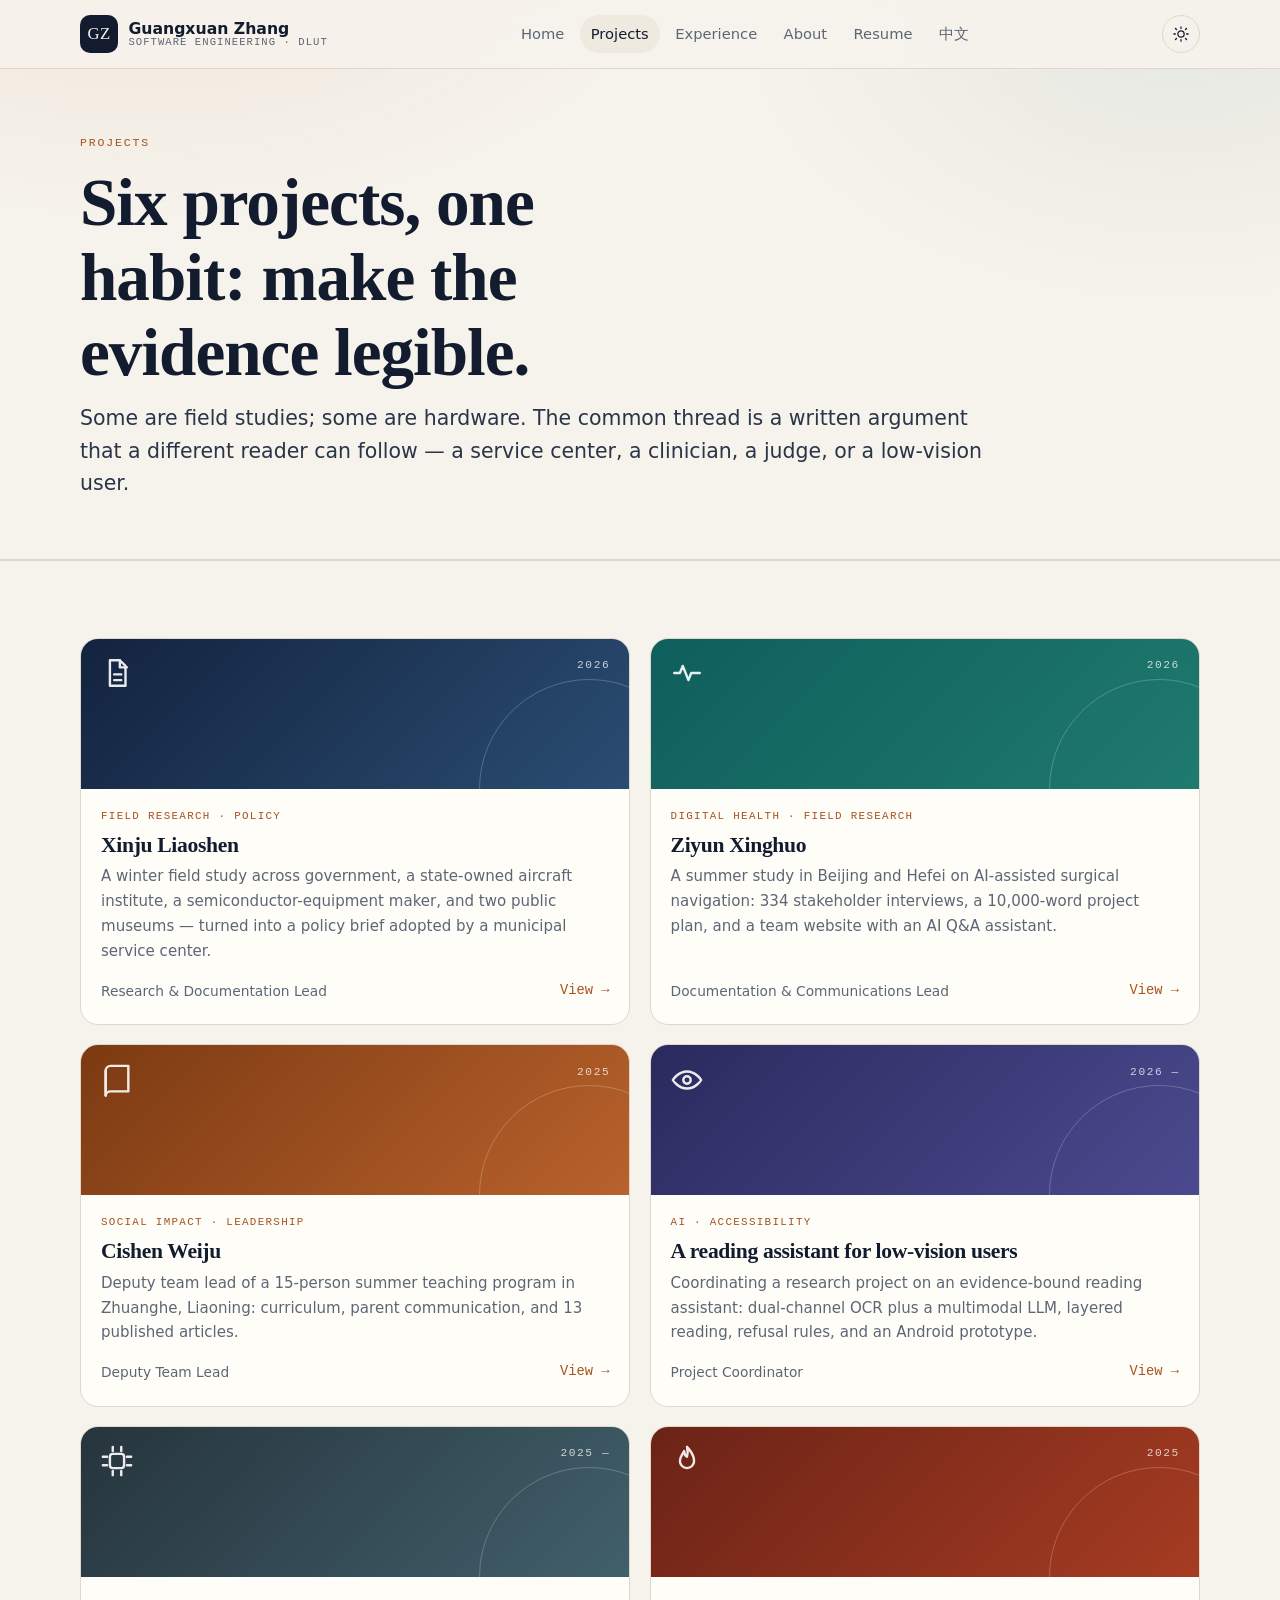
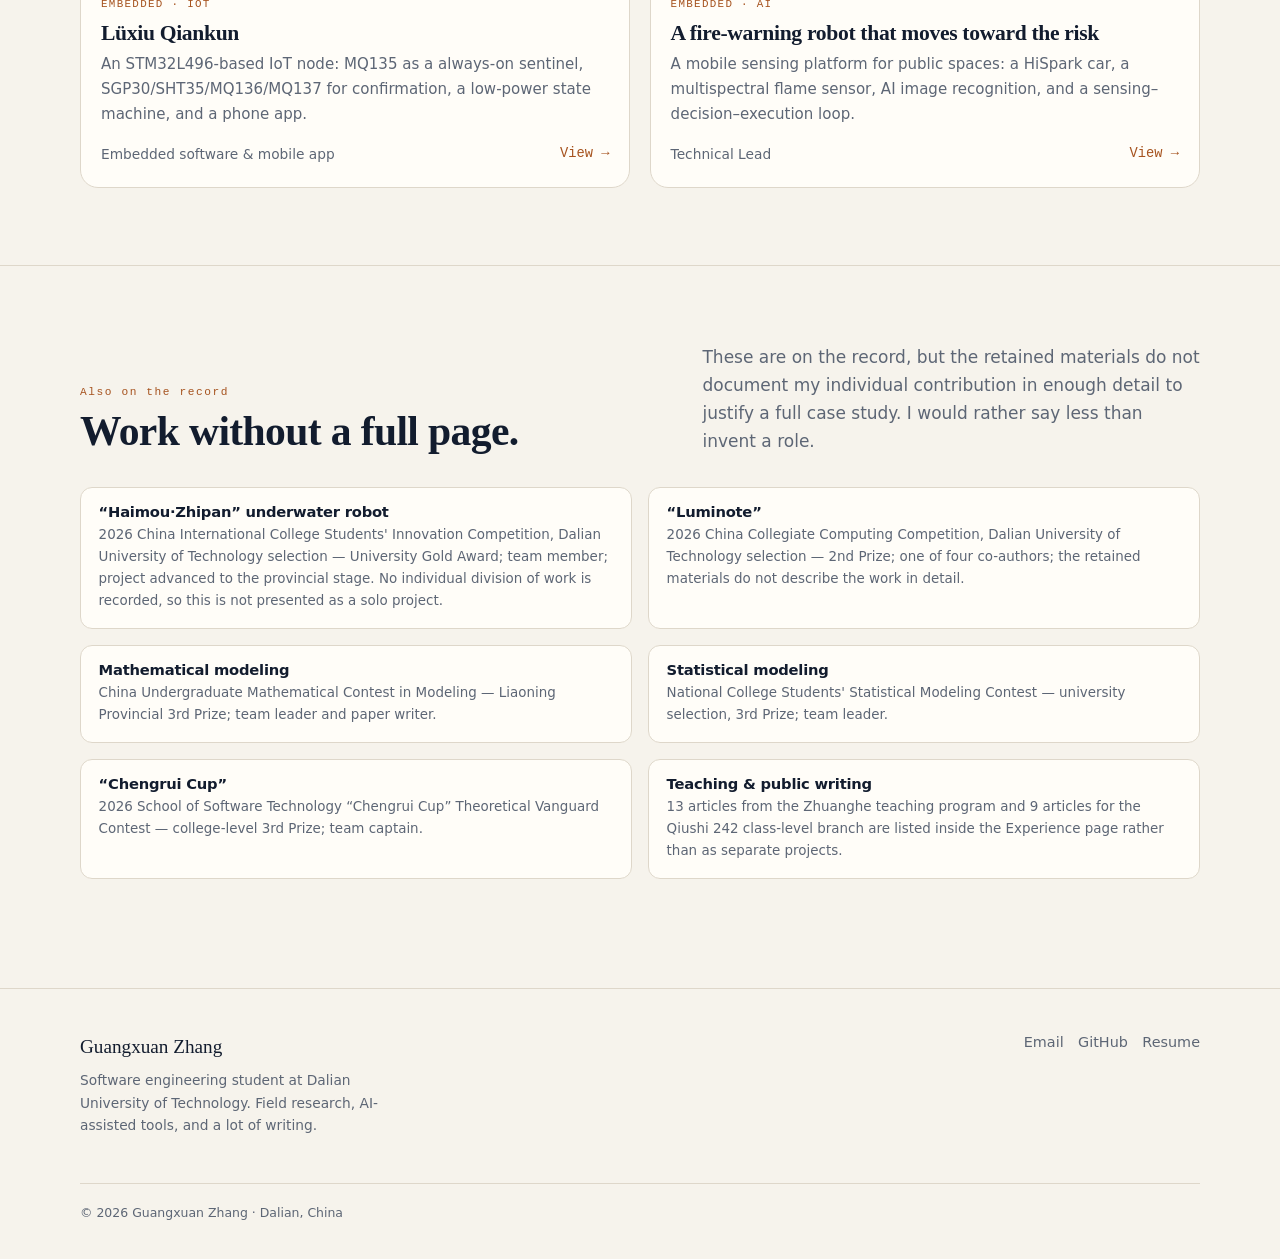
==== commit ba83a9ae: "Make Chinese the default and add an English mirror" ====
--- a/projects/index.html
+++ b/projects/index.html
@@ -24,14 +24,14 @@
 <a class="skip-link" href="#main">Skip to content</a>
 <header class="site-header">
   <div class="wrap header-inner">
-    <a class="brand" href="../index.html" aria-label="Guangxuan Zhang — home">
+    <a class="brand" href="../en.html" aria-label="Guangxuan Zhang — home">
       <span class="brand-mark" aria-hidden="true">GZ</span>
       <span class="brand-text">
         <span class="brand-name">Guangxuan Zhang</span>
         <span class="brand-sub">Software Engineering · DLUT</span>
       </span>
     </a>
-    <nav class="site-nav" id="site-nav" data-nav aria-label="Primary"><a class="nav-link" href="../index.html">Home</a><a class="nav-link" href="../projects/index.html" aria-current="page">Projects</a><a class="nav-link" href="../experience.html">Experience</a><a class="nav-link" href="../about.html">About</a><a class="nav-link" href="../resume.html">Resume</a><a class="nav-link" href="../zh.html" hreflang="zh-CN">中文</a></nav>
+    <nav class="site-nav" id="site-nav" data-nav aria-label="Primary"><a class="nav-link" href="../en.html">Home</a><a class="nav-link" href="../projects/index.html" aria-current="page">Projects</a><a class="nav-link" href="../experience.html">Experience</a><a class="nav-link" href="../about.html">About</a><a class="nav-link" href="../resume.html">Resume</a><a class="nav-link" href="../index.html" hreflang="zh-CN">中文</a></nav>
     <button class="icon-btn theme-toggle" type="button" data-theme-toggle aria-label="Switch theme">
       <svg viewBox="0 0 24 24" fill="none" stroke="currentColor" stroke-width="1.7" stroke-linecap="round" aria-hidden="true"><circle cx="12" cy="12" r="4.2"/><path d="M12 2.5v2M12 19.5v2M4.6 4.6l1.4 1.4M18 18l1.4 1.4M2.5 12h2M19.5 12h2M4.6 19.4L6 18M18 6l1.4-1.4"/></svg>
     </button>
@@ -45,7 +45,7 @@
     <div class="wrap">
       <p class="eyebrow">Projects</p>
       <h1>Six projects, one habit: make the evidence legible.</h1>
-      <p class="lede">Some are consulting-style field studies; some are hardware. The common thread is a written argument that a different reader can follow — a service center, a clinician, a judge, or a low-vision user.</p>
+      <p class="lede">Some are field studies; some are hardware. The common thread is a written argument that a different reader can follow — a service center, a clinician, a judge, or a low-vision user.</p>
     </div>
   </section>
   <section class="section">
@@ -56,7 +56,7 @@
     <span class="cover-num">2026</span>
   </div>
   <div class="card-body">
-    <div class="card-cat">Field research · Consulting</div>
+    <div class="card-cat">Field research · Policy</div>
     <h3>Xinju Liaoshen</h3>
     <p>A winter field study across government, a state-owned aircraft institute, a semiconductor-equipment maker, and two public museums — turned into a policy brief adopted by a municipal service center.</p>
     <div class="card-foot"><span>Research & Documentation Lead</span><span class="card-arrow">View →</span></div>
@@ -150,7 +150,7 @@
         <p class="footer-note">Software engineering student at Dalian University of Technology. Field research, AI-assisted tools, and a lot of writing.</p>
       </div>
       <div class="footer-links">
-        <a data-site="email" href="mailto:20465685@qq.com">Email</a>
+        <a href="../en.html#contact">Email</a>
         <a data-site="github" href="https://github.com/LGD-Haichao">GitHub</a>
         <a data-site="linkedin" href="https://www.linkedin.com/">LinkedIn</a>
         <a href="../resume.html">Resume</a>
@@ -158,7 +158,7 @@
     </div>
     <div class="footer-bottom">
       <span>© <span data-year>2026</span> Guangxuan Zhang · Dalian, China</span>
-      <span>Built with plain HTML · hosted on GitHub Pages</span>
+      
     </div>
   </div>
 </footer>
--- a/assets/css/style.css
+++ b/assets/css/style.css
@@ -54,6 +54,8 @@
 *::after { box-sizing: border-box; }
 
 html { scroll-behavior: smooth; }
+
+[id] { scroll-margin-top: 84px; }
 
 body {
   margin: 0;
